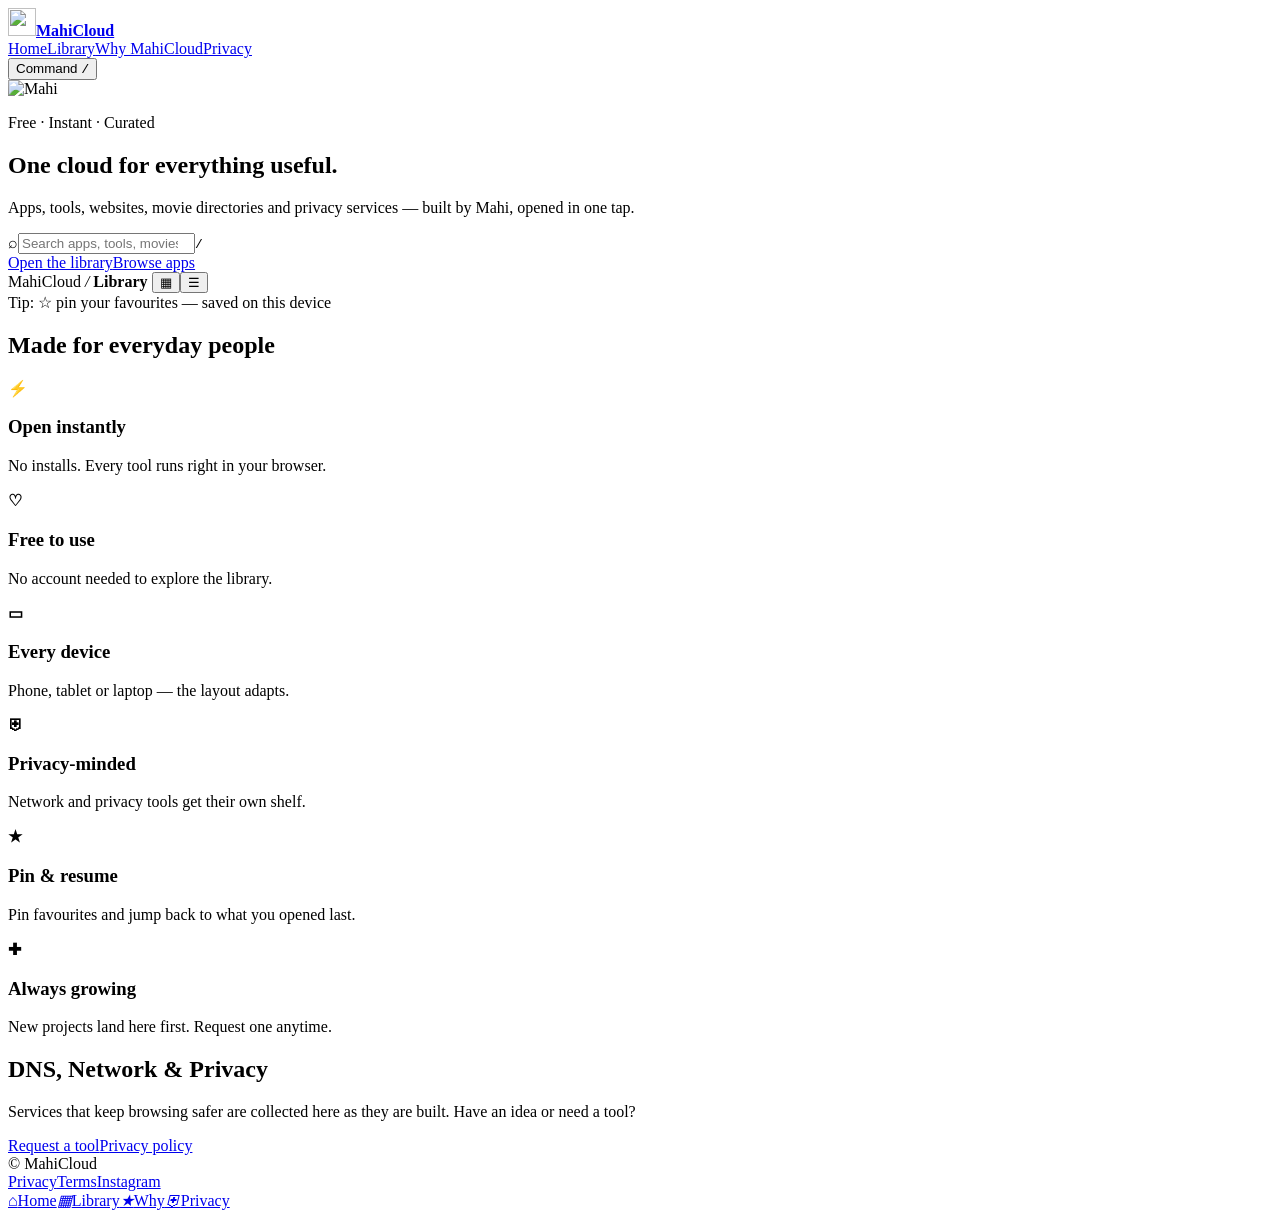
==== web/index.html @ ce6fa0e8 "Replace MahiCloud homepage with premium searchable library" ====
<!doctype html>
<html lang="en">
<head>
<meta charset="utf-8">
<meta name="viewport" content="width=device-width,initial-scale=1,viewport-fit=cover">
<title>MahiCloud — Apps, tools &amp; privacy by Mahi</title>
<meta name="description" content="A free library of apps, tools, movie directories and privacy services by Mahi — open instantly on any device.">
<meta name="theme-color" content="#0d0305">
<link rel="icon" href="/favicon.svg" type="image/svg+xml">
<link rel="preconnect" href="https://fonts.googleapis.com">
<link rel="preconnect" href="https://fonts.gstatic.com" crossorigin>
<link href="https://fonts.googleapis.com/css2?family=Inter+Tight:wght@400;500;600&display=swap" rel="stylesheet">
<link rel="stylesheet" href="/mc-home.css">
</head>
<body>
<div class="veil" aria-hidden="true"></div>
<div class="prog" aria-hidden="true"></div>
<div class="bg" aria-hidden="true"><div class="lines"></div><i class="b1"></i><i class="b2"></i><i class="b3"></i><i class="b4"></i></div>
<div class="spot" aria-hidden="true"></div>

<header class="topnav glass">
  <a class="brand" href="/" aria-label="MahiCloud home"><img src="/brand-m.webp" alt="" width="28" height="28"><b>MahiCloud</b></a>
  <nav class="links" aria-label="Primary"><a href="#home" class="on">Home</a><a href="#library">Library</a><a href="#why">Why MahiCloud</a><a href="#privacy">Privacy</a></nav>
  <button class="glass pill sm" id="kbd" type="button" aria-label="Open command palette">Command <kbd>/</kbd></button>
</header>

<main>
  <section id="home" class="hero">
    <div class="avatar rise" style="--d:.1s"><img src="/mahi-profile.jpg" alt="Mahi" width="132" height="132" fetchpriority="high"></div>
    <p class="eyebrow rise" style="--d:.2s">Free · Instant · Curated</p>
    <h1 class="rise" style="--d:.3s">One cloud for everything useful.</h1>
    <p class="sub rise" style="--d:.4s">Apps, tools, websites, movie directories and privacy services — built by Mahi, opened in one tap.</p>
    <form class="search glass rise" style="--d:.5s" role="search" onsubmit="return false">
      <span aria-hidden="true">⌕</span><input id="q" type="search" placeholder="Search apps, tools, movies, privacy…" autocomplete="off" aria-label="Search the library"><kbd>/</kbd>
    </form>
    <div class="cta rise" style="--d:.6s"><a class="glass pill lg red" href="#library">Open the library</a><a class="glass pill lg" href="/apps/" data-sheet data-title="Apps">Browse apps</a></div>
  </section>

  <section id="library" class="block">
    <div class="win">
      <div class="win-bar"><span class="dots"><i></i><i></i><i></i></span><span class="path">MahiCloud <em>/</em> <b id="pathCat">Library</b></span>
        <span class="vt" role="group" aria-label="View"><button class="glass circle on" data-view="grid" aria-label="Grid view">▦</button><button class="glass circle" data-view="list" aria-label="List view">☰</button></span></div>
      <div class="tabs" role="tablist" aria-label="Categories"></div>
      <div class="files" id="files" role="list" aria-live="polite"></div>
      <div class="win-foot"><span id="count"></span><span>Tip: ☆ pin your favourites — saved on this device</span></div>
    </div>
    <noscript><p>Open: <a href="/apps/">Apps</a> · <a href="/mahiflix/">MahiFlix</a> · <a href="/linkora/">Tools</a> · <a href="/mahi-ai/">Mahi AI</a></p></noscript>
  </section>

  <section id="why" class="block">
    <h2 class="reveal">Made for everyday people</h2>
    <div class="perks">
      <div class="perk card reveal"><b>⚡</b><h3>Open instantly</h3><p>No installs. Every tool runs right in your browser.</p></div>
      <div class="perk card reveal"><b>♡</b><h3>Free to use</h3><p>No account needed to explore the library.</p></div>
      <div class="perk card reveal"><b>▭</b><h3>Every device</h3><p>Phone, tablet or laptop — the layout adapts.</p></div>
      <div class="perk card reveal"><b>⛨</b><h3>Privacy-minded</h3><p>Network and privacy tools get their own shelf.</p></div>
      <div class="perk card reveal"><b>★</b><h3>Pin &amp; resume</h3><p>Pin favourites and jump back to what you opened last.</p></div>
      <div class="perk card reveal"><b>✚</b><h3>Always growing</h3><p>New projects land here first. Request one anytime.</p></div>
    </div>
  </section>

  <section id="privacy" class="block">
    <div class="card wide reveal"><h2>DNS, Network &amp; Privacy</h2><p>Services that keep browsing safer are collected here as they are built. Have an idea or need a tool?</p>
      <div class="cta"><a class="glass pill red" href="https://www.instagram.com/mahimahfud/" target="_blank" rel="noopener noreferrer">Request a tool</a><a class="glass pill" href="/privacy" data-sheet data-title="Privacy Policy">Privacy policy</a></div></div>
  </section>
</main>

<footer class="foot"><span>© MahiCloud</span><nav aria-label="Footer"><a href="/privacy">Privacy</a><a href="/terms">Terms</a><a href="https://www.instagram.com/mahimahfud/" target="_blank" rel="noopener noreferrer">Instagram</a></nav></footer>

<nav class="dock glass" aria-label="Mobile"><a href="#home" class="on"><i>⌂</i>Home</a><a href="#library"><i>▦</i>Library</a><a href="#why"><i>★</i>Why</a><a href="#privacy"><i>⛨</i>Privacy</a></nav>

<div class="sheet" id="sheet" hidden role="dialog" aria-modal="true" aria-label="Viewer">
  <div class="sheet-bar glass"><button class="glass circle" id="sheetClose" aria-label="Close">✕</button><span class="tt"><b id="sheetTitle">MahiCloud</b><small id="sheetPath"></small></span><span class="sb"><button class="glass circle" id="sheetReload" aria-label="Reload">↻</button><button class="glass circle" id="sheetShare" aria-label="Share link">⇪</button><a class="glass circle" id="sheetOpen" target="_blank" rel="noopener" aria-label="Open in new tab">↗</a></span></div>
  <div class="sheet-load" id="sheetLoad" aria-hidden="true"><i></i><i></i><i></i></div>
  <iframe id="sheetFrame" title="Embedded page" referrerpolicy="same-origin" allow="clipboard-read; clipboard-write; fullscreen"></iframe>
</div>
<div class="cmd" id="cmd" hidden><div class="cmd-box glass" role="dialog" aria-modal="true" aria-label="Command palette"><div class="cmd-in"><span aria-hidden="true">⌕</span><input id="cmdq" placeholder="Search projects, jump to a section, run an action…" autocomplete="off" aria-label="Command palette"><kbd>esc</kbd></div><ul id="cmdl" role="listbox"></ul><div class="cmd-ft"><span>↑↓ navigate</span><span>↵ open</span><span>esc close</span></div></div></div>
<div class="toast" id="toast" role="status"></div>
<script src="/mc-home.js" defer></script>
</body>
</html>
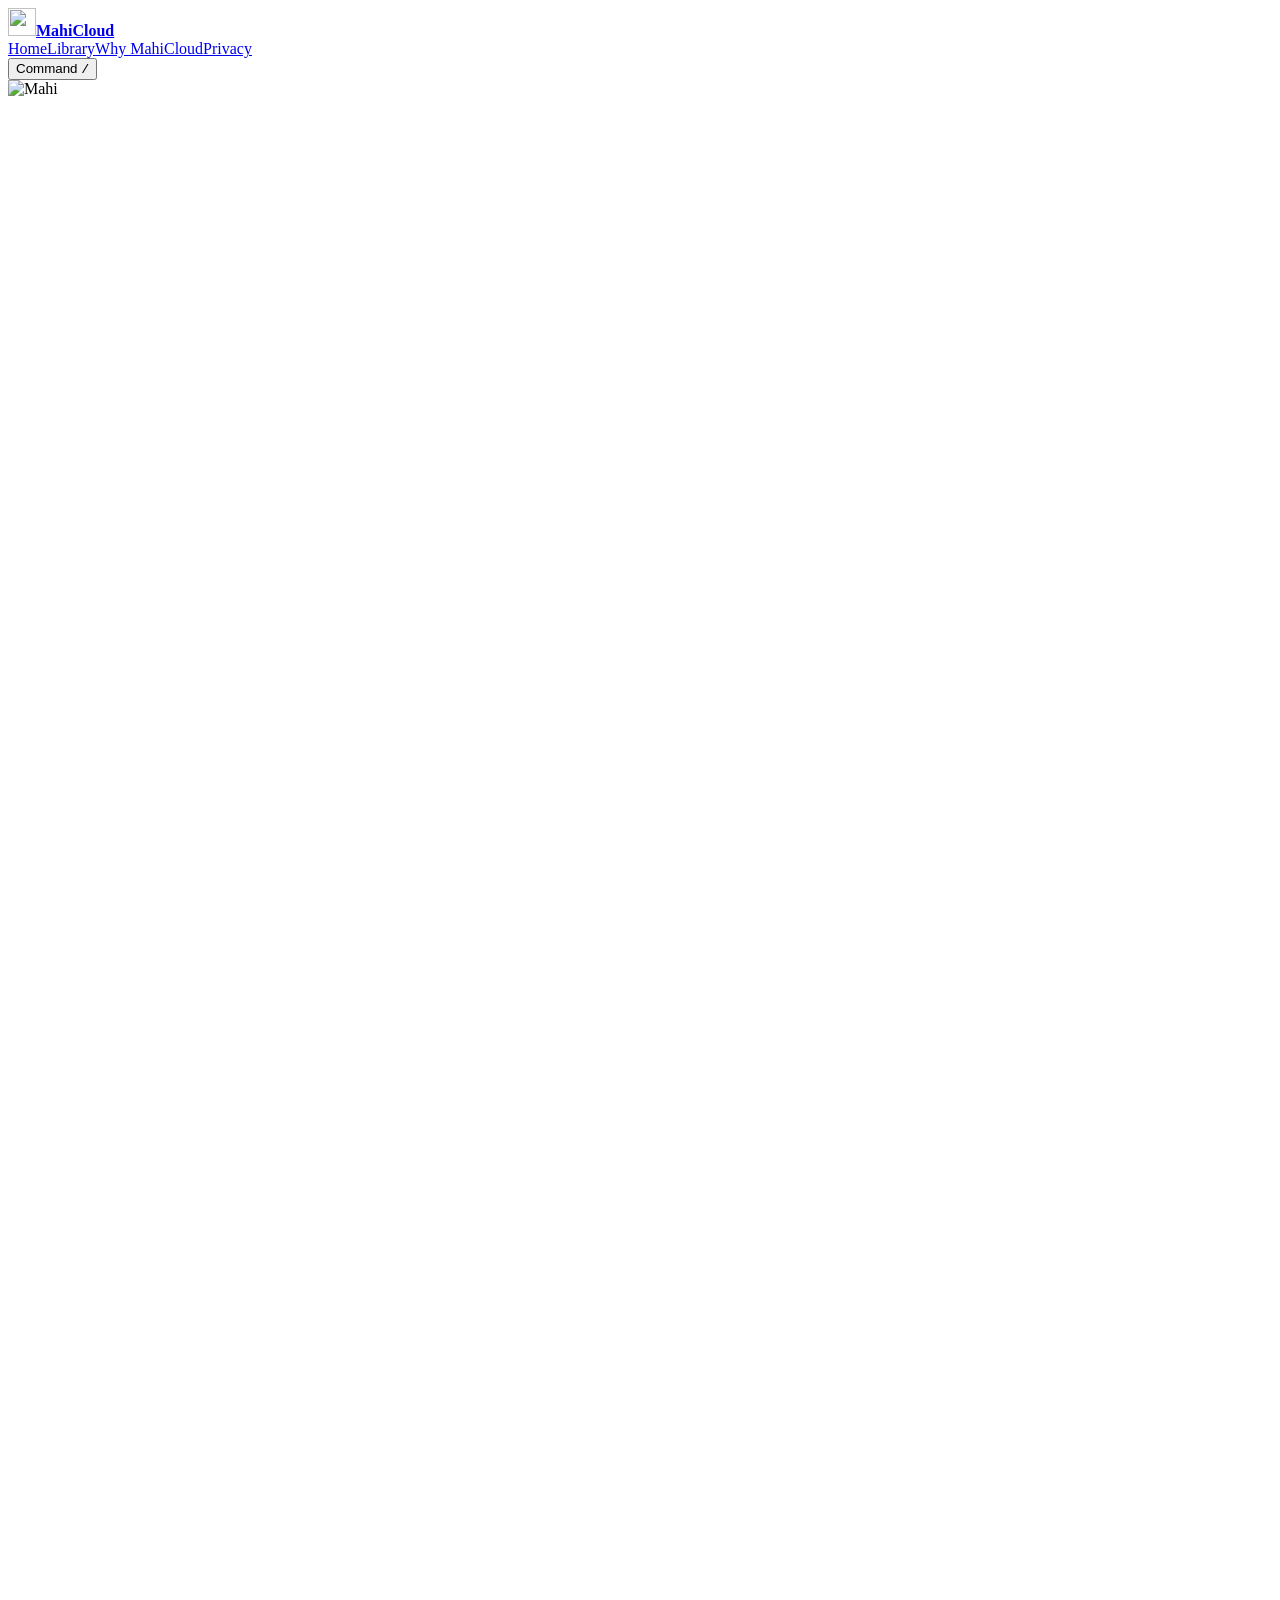
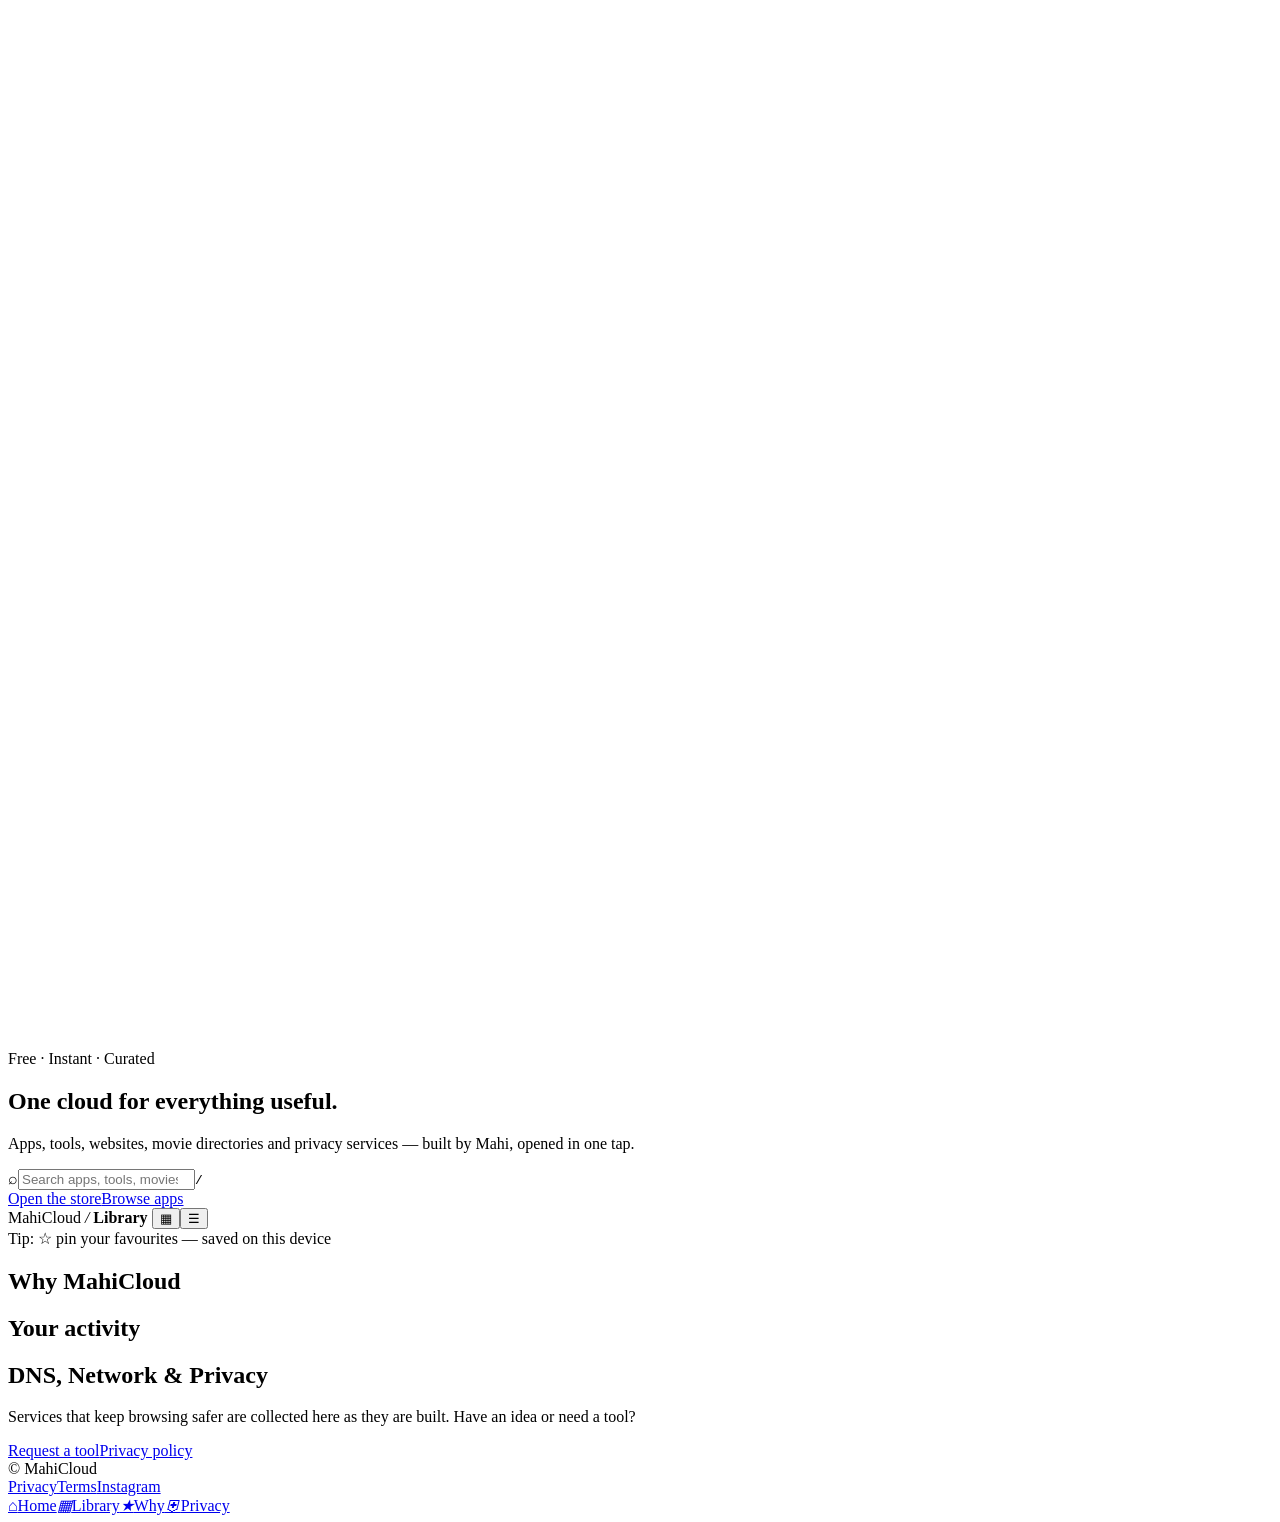
==== commit 738cbff9: "Upgrade MahiCloud homepage with store, activity and PWA support" ====
--- a/web/index.html
+++ b/web/index.html
@@ -5,10 +5,11 @@
 <meta name="viewport" content="width=device-width,initial-scale=1,viewport-fit=cover">
 <title>MahiCloud — Apps, tools &amp; privacy by Mahi</title>
 <meta name="description" content="A free library of apps, tools, movie directories and privacy services by Mahi — open instantly on any device.">
-<meta name="theme-color" content="#0d0305">
+<meta name="theme-color" content="#0a0a0a">
+<link rel="manifest" href="/manifest.json">
+<meta property="og:type" content="website"><meta property="og:title" content="MahiCloud — apps, tools &amp; privacy by Mahi"><meta property="og:description" content="A free library of apps, tools, movie directories and privacy services."><meta property="og:image" content="/mahi-profile.jpg"><meta name="twitter:card" content="summary">
 <link rel="icon" href="/favicon.svg" type="image/svg+xml">
-<link rel="preconnect" href="https://fonts.googleapis.com">
-<link rel="preconnect" href="https://fonts.gstatic.com" crossorigin>
+<link rel="preconnect" href="https://fonts.googleapis.com"><link rel="preconnect" href="https://fonts.gstatic.com" crossorigin>
 <link href="https://fonts.googleapis.com/css2?family=Inter+Tight:wght@400;500;600&display=swap" rel="stylesheet">
 <link rel="stylesheet" href="/mc-home.css">
 </head>
@@ -20,20 +21,21 @@
 
 <header class="topnav glass">
   <a class="brand" href="/" aria-label="MahiCloud home"><img src="/brand-m.webp" alt="" width="28" height="28"><b>MahiCloud</b></a>
-  <nav class="links" aria-label="Primary"><a href="#home" class="on">Home</a><a href="#library">Library</a><a href="#why">Why MahiCloud</a><a href="#privacy">Privacy</a></nav>
-  <button class="glass pill sm" id="kbd" type="button" aria-label="Open command palette">Command <kbd>/</kbd></button>
+  <nav class="links" aria-label="Primary"><a href="#home" class="on">Home</a><a href="#library" data-store>Library</a><a href="#why">Why MahiCloud</a><a href="#privacy">Privacy</a></nav>
+  <button class="glass pill sm" id="inst" type="button" hidden>Install</button><button class="glass pill sm" id="kbd" type="button" aria-label="Open command palette">Command <kbd>/</kbd></button>
 </header>
 
 <main>
   <section id="home" class="hero">
     <div class="avatar rise" style="--d:.1s"><img src="/mahi-profile.jpg" alt="Mahi" width="132" height="132" fetchpriority="high"></div>
+    <div class="soc rise" style="--d:.15s"><a class="circle ig" href="https://www.instagram.com/mahimahfud/" target="_blank" rel="noopener noreferrer" aria-label="Instagram"><svg viewBox="0 0 24 24" fill="none" stroke="#fff" stroke-width="2" stroke-linecap="round" stroke-linejoin="round" aria-hidden="true"><rect x="3" y="3" width="18" height="18" rx="5"/><circle cx="12" cy="12" r="4"/><circle cx="17.5" cy="6.5" r=".7" fill="#fff"/></svg></a><a class="circle wa" href="https://wa.me/8801819856148" target="_blank" rel="noopener noreferrer" aria-label="WhatsApp"><svg viewBox="0 0 24 24" fill="none" stroke="#fff" stroke-width="2" stroke-linecap="round" stroke-linejoin="round" aria-hidden="true"><path d="M3.5 20.5l1.4-4.8A8.5 8.5 0 1 1 8.2 19.2z"/><path d="M9 8.5c0 3.5 3 6.5 6.5 6.5l1-1.5-2-1-1 .8c-1-.4-2-1.4-2.4-2.4l.8-1-1-2z" fill="#fff" stroke="none"/></svg></a></div>
     <p class="eyebrow rise" style="--d:.2s">Free · Instant · Curated</p>
     <h1 class="rise" style="--d:.3s">One cloud for everything useful.</h1>
     <p class="sub rise" style="--d:.4s">Apps, tools, websites, movie directories and privacy services — built by Mahi, opened in one tap.</p>
     <form class="search glass rise" style="--d:.5s" role="search" onsubmit="return false">
-      <span aria-hidden="true">⌕</span><input id="q" type="search" placeholder="Search apps, tools, movies, privacy…" autocomplete="off" aria-label="Search the library"><kbd>/</kbd>
+      <span aria-hidden="true">⌕</span><input id="q" type="search" placeholder="Search apps, tools, movies, privacy…" autocomplete="off" aria-label="Search the library"><kbd>/</kbd><div class="sug glass" id="sug" hidden role="listbox"></div>
     </form>
-    <div class="cta rise" style="--d:.6s"><a class="glass pill lg red" href="#library">Open the library</a><a class="glass pill lg" href="/apps/" data-sheet data-title="Apps">Browse apps</a></div>
+    <div class="cta rise" style="--d:.6s"><a class="glass pill lg red" href="#library" data-store>Open the store</a><a class="glass pill lg" href="/apps/" data-sheet data-title="Apps">Browse apps</a></div>
   </section>
 
   <section id="library" class="block">
@@ -42,22 +44,17 @@
         <span class="vt" role="group" aria-label="View"><button class="glass circle on" data-view="grid" aria-label="Grid view">▦</button><button class="glass circle" data-view="list" aria-label="List view">☰</button></span></div>
       <div class="tabs" role="tablist" aria-label="Categories"></div>
       <div class="files" id="files" role="list" aria-live="polite"></div>
-      <div class="win-foot"><span id="count"></span><span>Tip: ☆ pin your favourites — saved on this device</span></div>
+      <div class="win-foot"><span id="count"></span><span id="hsum"></span><span>Tip: ☆ pin your favourites — saved on this device</span></div>
     </div>
     <noscript><p>Open: <a href="/apps/">Apps</a> · <a href="/mahiflix/">MahiFlix</a> · <a href="/linkora/">Tools</a> · <a href="/mahi-ai/">Mahi AI</a></p></noscript>
   </section>
 
   <section id="why" class="block">
-    <h2 class="reveal">Made for everyday people</h2>
-    <div class="perks">
-      <div class="perk card reveal"><b>⚡</b><h3>Open instantly</h3><p>No installs. Every tool runs right in your browser.</p></div>
-      <div class="perk card reveal"><b>♡</b><h3>Free to use</h3><p>No account needed to explore the library.</p></div>
-      <div class="perk card reveal"><b>▭</b><h3>Every device</h3><p>Phone, tablet or laptop — the layout adapts.</p></div>
-      <div class="perk card reveal"><b>⛨</b><h3>Privacy-minded</h3><p>Network and privacy tools get their own shelf.</p></div>
-      <div class="perk card reveal"><b>★</b><h3>Pin &amp; resume</h3><p>Pin favourites and jump back to what you opened last.</p></div>
-      <div class="perk card reveal"><b>✚</b><h3>Always growing</h3><p>New projects land here first. Request one anytime.</p></div>
-    </div>
+    <h2 class="reveal">Why MahiCloud</h2>
+    <div class="perks" id="perks"></div>
   </section>
+
+  <section id="activity" class="block"><h2 class="reveal">Your activity</h2><div class="card act reveal" id="act"></div></section>
 
   <section id="privacy" class="block">
     <div class="card wide reveal"><h2>DNS, Network &amp; Privacy</h2><p>Services that keep browsing safer are collected here as they are built. Have an idea or need a tool?</p>
@@ -67,7 +64,7 @@
 
 <footer class="foot"><span>© MahiCloud</span><nav aria-label="Footer"><a href="/privacy">Privacy</a><a href="/terms">Terms</a><a href="https://www.instagram.com/mahimahfud/" target="_blank" rel="noopener noreferrer">Instagram</a></nav></footer>
 
-<nav class="dock glass" aria-label="Mobile"><a href="#home" class="on"><i>⌂</i>Home</a><a href="#library"><i>▦</i>Library</a><a href="#why"><i>★</i>Why</a><a href="#privacy"><i>⛨</i>Privacy</a></nav>
+<nav class="dock glass" aria-label="Mobile"><a href="#home" class="on"><i>⌂</i>Home</a><a href="#library" data-store><i>▦</i>Library</a><a href="#why"><i>★</i>Why</a><a href="#privacy"><i>⛨</i>Privacy</a></nav>
 
 <div class="sheet" id="sheet" hidden role="dialog" aria-modal="true" aria-label="Viewer">
   <div class="sheet-bar glass"><button class="glass circle" id="sheetClose" aria-label="Close">✕</button><span class="tt"><b id="sheetTitle">MahiCloud</b><small id="sheetPath"></small></span><span class="sb"><button class="glass circle" id="sheetReload" aria-label="Reload">↻</button><button class="glass circle" id="sheetShare" aria-label="Share link">⇪</button><a class="glass circle" id="sheetOpen" target="_blank" rel="noopener" aria-label="Open in new tab">↗</a></span></div>
@@ -75,6 +72,10 @@
   <iframe id="sheetFrame" title="Embedded page" referrerpolicy="same-origin" allow="clipboard-read; clipboard-write; fullscreen"></iframe>
 </div>
 <div class="cmd" id="cmd" hidden><div class="cmd-box glass" role="dialog" aria-modal="true" aria-label="Command palette"><div class="cmd-in"><span aria-hidden="true">⌕</span><input id="cmdq" placeholder="Search projects, jump to a section, run an action…" autocomplete="off" aria-label="Command palette"><kbd>esc</kbd></div><ul id="cmdl" role="listbox"></ul><div class="cmd-ft"><span>↑↓ navigate</span><span>↵ open</span><span>esc close</span></div></div></div>
+<div class="store" id="store" hidden role="dialog" aria-modal="true" aria-label="MahiCloud Store"><div class="store-bar glass"><button class="glass circle" id="storeClose" aria-label="Back">←</button><b>MahiCloud Store</b><button class="glass circle" id="storeSearch" aria-label="Search">⌕</button></div><div class="store-body" id="storeBody"></div></div>
+<div class="det" id="det" hidden role="dialog" aria-modal="true" aria-label="Project details"></div>
+<div class="ctx glass" id="ctx" hidden role="menu"></div>
+<button class="glass pill sm zenx" id="zenx" type="button" hidden>Exit Zen</button>
 <div class="toast" id="toast" role="status"></div>
 <script src="/mc-home.js" defer></script>
 </body>
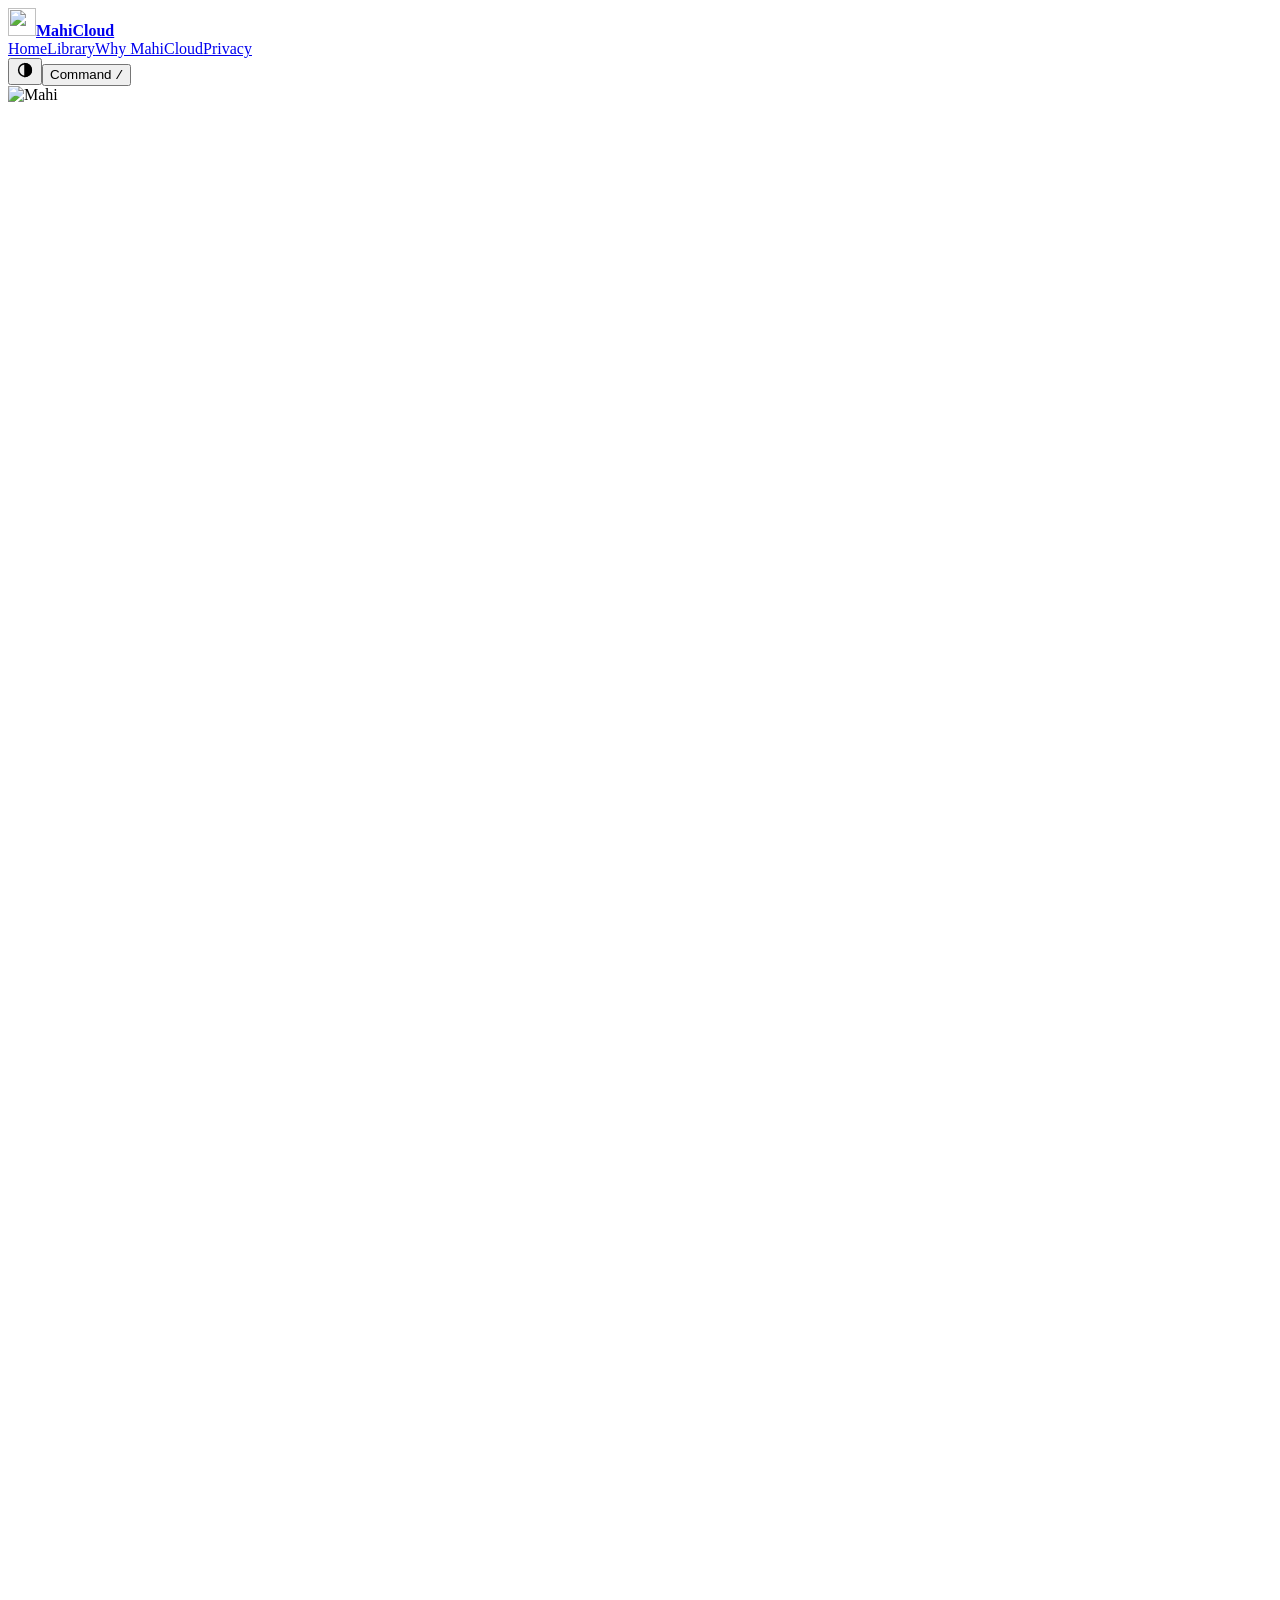
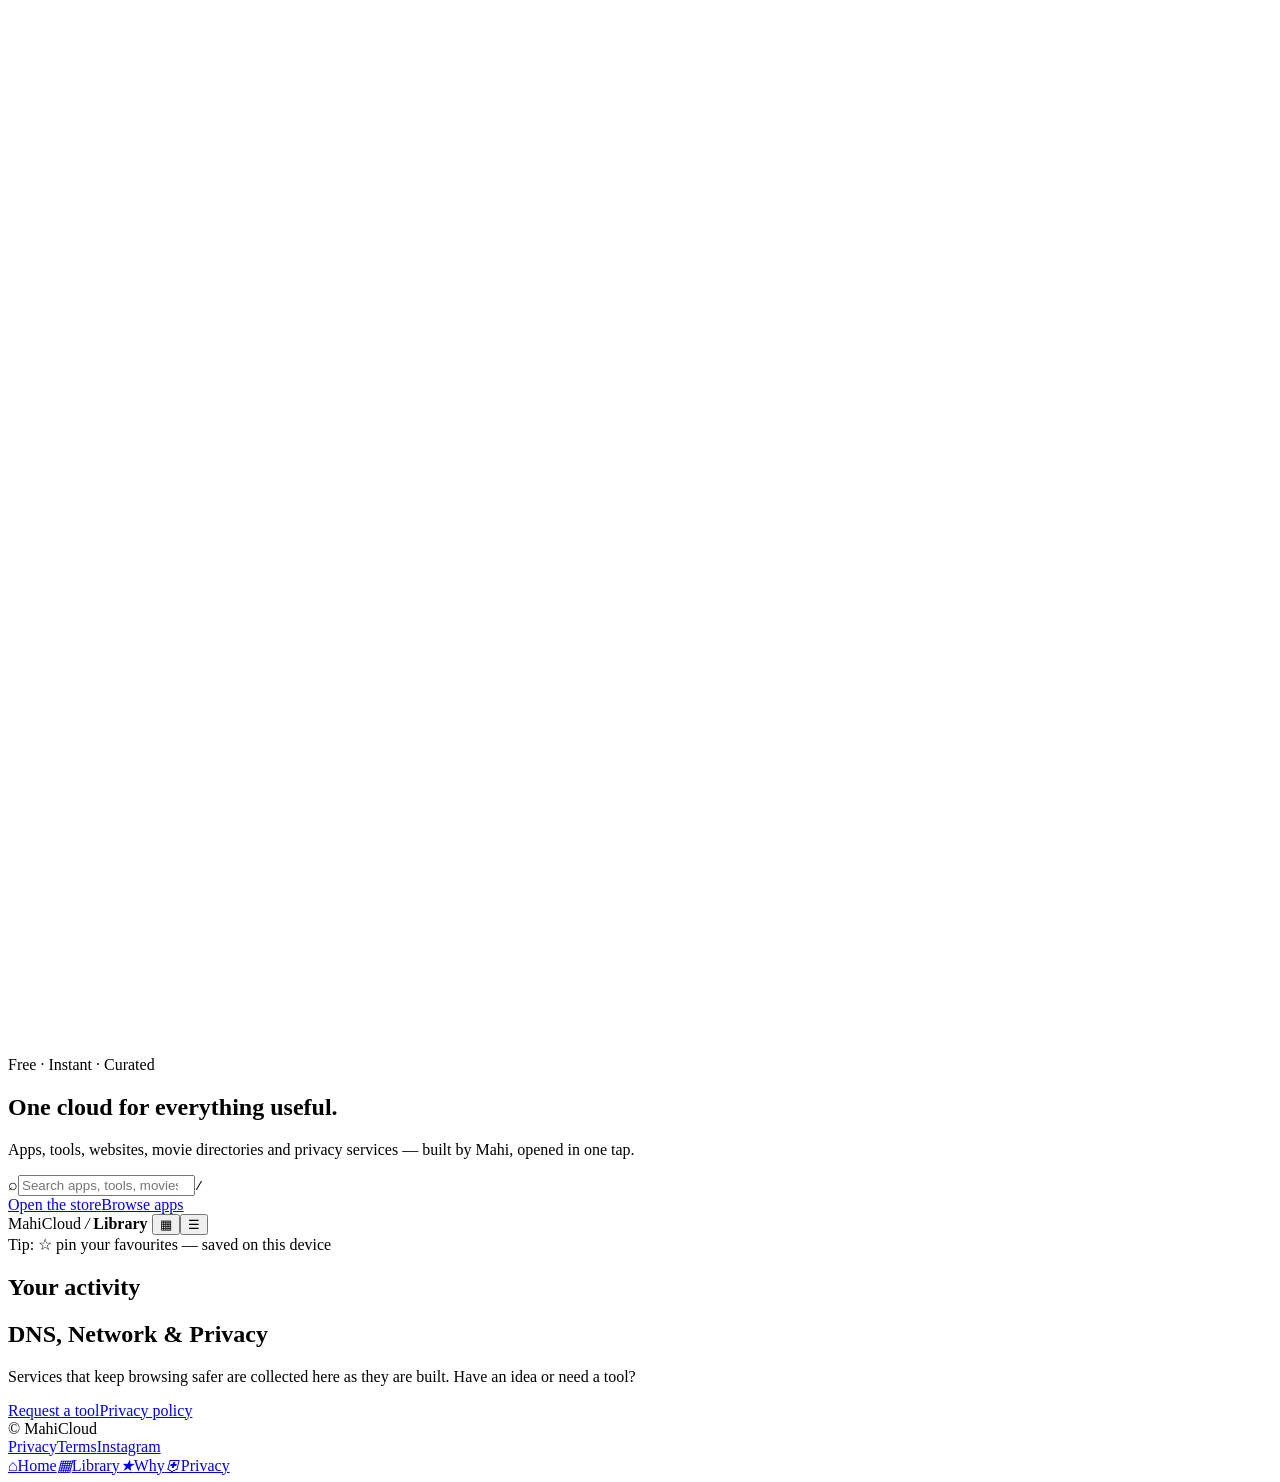
==== commit ab533b03: "Add live shared themes and refresh MahiCloud homepage" ====
--- a/web/index.html
+++ b/web/index.html
@@ -6,6 +6,7 @@
 <title>MahiCloud — Apps, tools &amp; privacy by Mahi</title>
 <meta name="description" content="A free library of apps, tools, movie directories and privacy services by Mahi — open instantly on any device.">
 <meta name="theme-color" content="#0a0a0a">
+<script>try{var t=localStorage.getItem('mc:theme');if(t)document.documentElement.dataset.theme=t}catch(e){}</script>
 <link rel="manifest" href="/manifest.json">
 <meta property="og:type" content="website"><meta property="og:title" content="MahiCloud — apps, tools &amp; privacy by Mahi"><meta property="og:description" content="A free library of apps, tools, movie directories and privacy services."><meta property="og:image" content="/mahi-profile.jpg"><meta name="twitter:card" content="summary">
 <link rel="icon" href="/favicon.svg" type="image/svg+xml">
@@ -21,8 +22,8 @@
 
 <header class="topnav glass">
   <a class="brand" href="/" aria-label="MahiCloud home"><img src="/brand-m.webp" alt="" width="28" height="28"><b>MahiCloud</b></a>
-  <nav class="links" aria-label="Primary"><a href="#home" class="on">Home</a><a href="#library" data-store>Library</a><a href="#why">Why MahiCloud</a><a href="#privacy">Privacy</a></nav>
-  <button class="glass pill sm" id="inst" type="button" hidden>Install</button><button class="glass pill sm" id="kbd" type="button" aria-label="Open command palette">Command <kbd>/</kbd></button>
+  <nav class="links" aria-label="Primary"><a href="#home" class="on">Home</a><a href="#library" data-store>Library</a><a href="#why" data-why>Why MahiCloud</a><a href="/privacy" data-sheet data-title="Privacy Policy">Privacy</a></nav>
+  <span class="tr"><button class="glass circle" id="themeBtn" type="button" aria-label="Change theme" aria-expanded="false"><svg viewBox="0 0 24 24" fill="none" stroke="currentColor" stroke-width="2" stroke-linecap="round" aria-hidden="true" width="18" height="18"><circle cx="12" cy="12" r="8.5"/><path d="M12 3.5a8.5 8.5 0 010 17z" fill="currentColor"/></svg></button><button class="glass pill sm" id="inst" type="button" hidden>Install</button><button class="glass pill sm" id="kbd" type="button" aria-label="Open command palette">Command <kbd>/</kbd></button></span>
 </header>
 
 <main>
@@ -49,22 +50,17 @@
     <noscript><p>Open: <a href="/apps/">Apps</a> · <a href="/mahiflix/">MahiFlix</a> · <a href="/linkora/">Tools</a> · <a href="/mahi-ai/">Mahi AI</a></p></noscript>
   </section>
 
-  <section id="why" class="block">
-    <h2 class="reveal">Why MahiCloud</h2>
-    <div class="perks" id="perks"></div>
-  </section>
-
   <section id="activity" class="block"><h2 class="reveal">Your activity</h2><div class="card act reveal" id="act"></div></section>
 
   <section id="privacy" class="block">
     <div class="card wide reveal"><h2>DNS, Network &amp; Privacy</h2><p>Services that keep browsing safer are collected here as they are built. Have an idea or need a tool?</p>
-      <div class="cta"><a class="glass pill red" href="https://www.instagram.com/mahimahfud/" target="_blank" rel="noopener noreferrer">Request a tool</a><a class="glass pill" href="/privacy" data-sheet data-title="Privacy Policy">Privacy policy</a></div></div>
+      <div class="cta"><a class="glass pill red" href="https://wa.me/8801819856148?text=Hi%20Mahi%2C%20I%20want%20to%20request%20a%20tool%3A%20" target="_blank" rel="noopener noreferrer">Request a tool</a><a class="glass pill" href="/privacy" data-sheet data-title="Privacy Policy">Privacy policy</a></div></div>
   </section>
 </main>
 
 <footer class="foot"><span>© MahiCloud</span><nav aria-label="Footer"><a href="/privacy">Privacy</a><a href="/terms">Terms</a><a href="https://www.instagram.com/mahimahfud/" target="_blank" rel="noopener noreferrer">Instagram</a></nav></footer>
 
-<nav class="dock glass" aria-label="Mobile"><a href="#home" class="on"><i>⌂</i>Home</a><a href="#library" data-store><i>▦</i>Library</a><a href="#why"><i>★</i>Why</a><a href="#privacy"><i>⛨</i>Privacy</a></nav>
+<nav class="dock glass" aria-label="Mobile"><a href="#home" class="on"><i>⌂</i>Home</a><a href="#library" data-store><i>▦</i>Library</a><a href="#why" data-why><i>★</i>Why</a><a href="/privacy" data-sheet data-title="Privacy Policy"><i>⛨</i>Privacy</a></nav>
 
 <div class="sheet" id="sheet" hidden role="dialog" aria-modal="true" aria-label="Viewer">
   <div class="sheet-bar glass"><button class="glass circle" id="sheetClose" aria-label="Close">✕</button><span class="tt"><b id="sheetTitle">MahiCloud</b><small id="sheetPath"></small></span><span class="sb"><button class="glass circle" id="sheetReload" aria-label="Reload">↻</button><button class="glass circle" id="sheetShare" aria-label="Share link">⇪</button><a class="glass circle" id="sheetOpen" target="_blank" rel="noopener" aria-label="Open in new tab">↗</a></span></div>
@@ -76,7 +72,10 @@
 <div class="det" id="det" hidden role="dialog" aria-modal="true" aria-label="Project details"></div>
 <div class="ctx glass" id="ctx" hidden role="menu"></div>
 <button class="glass pill sm zenx" id="zenx" type="button" hidden>Exit Zen</button>
+<div class="store" id="whyp" hidden role="dialog" aria-modal="true" aria-label="Why MahiCloud"><div class="store-bar glass"><button class="glass circle" id="whyClose" aria-label="Back">←</button><b>Why MahiCloud</b><span class="circle" style="visibility:hidden"></span></div><div class="store-body" id="whyBody"><div class="lt">Why MahiCloud</div><p class="lead">Built for everyday people. Here is what you get.</p><div class="perks" id="perks"></div></div></div>
+<div class="tm glass" id="themeMenu" hidden role="dialog" aria-label="Theme"><h4>Theme</h4><small>Changes the site for everyone, live.</small><div class="sw" id="sw"></div></div>
 <div class="toast" id="toast" role="status"></div>
 <script src="/mc-home.js" defer></script>
+<script src="/quick-add.js" defer></script>
 </body>
 </html>
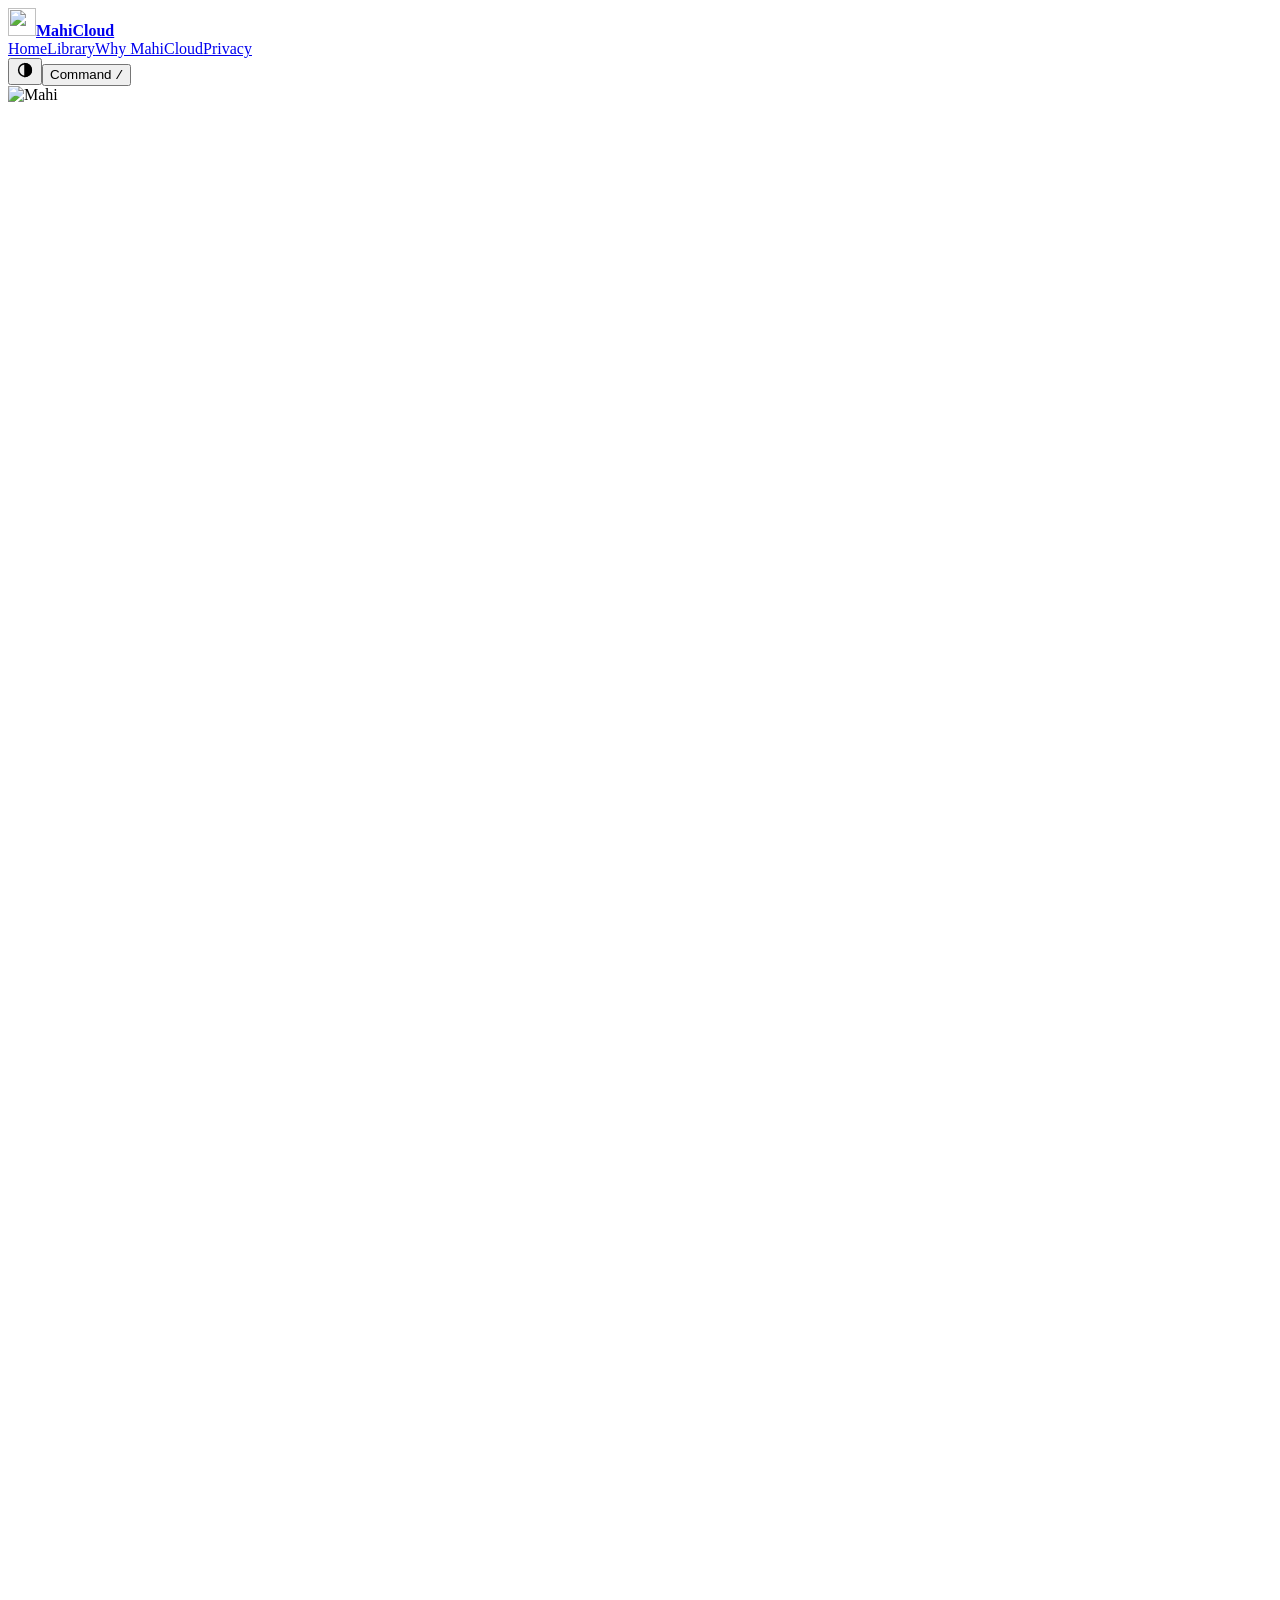
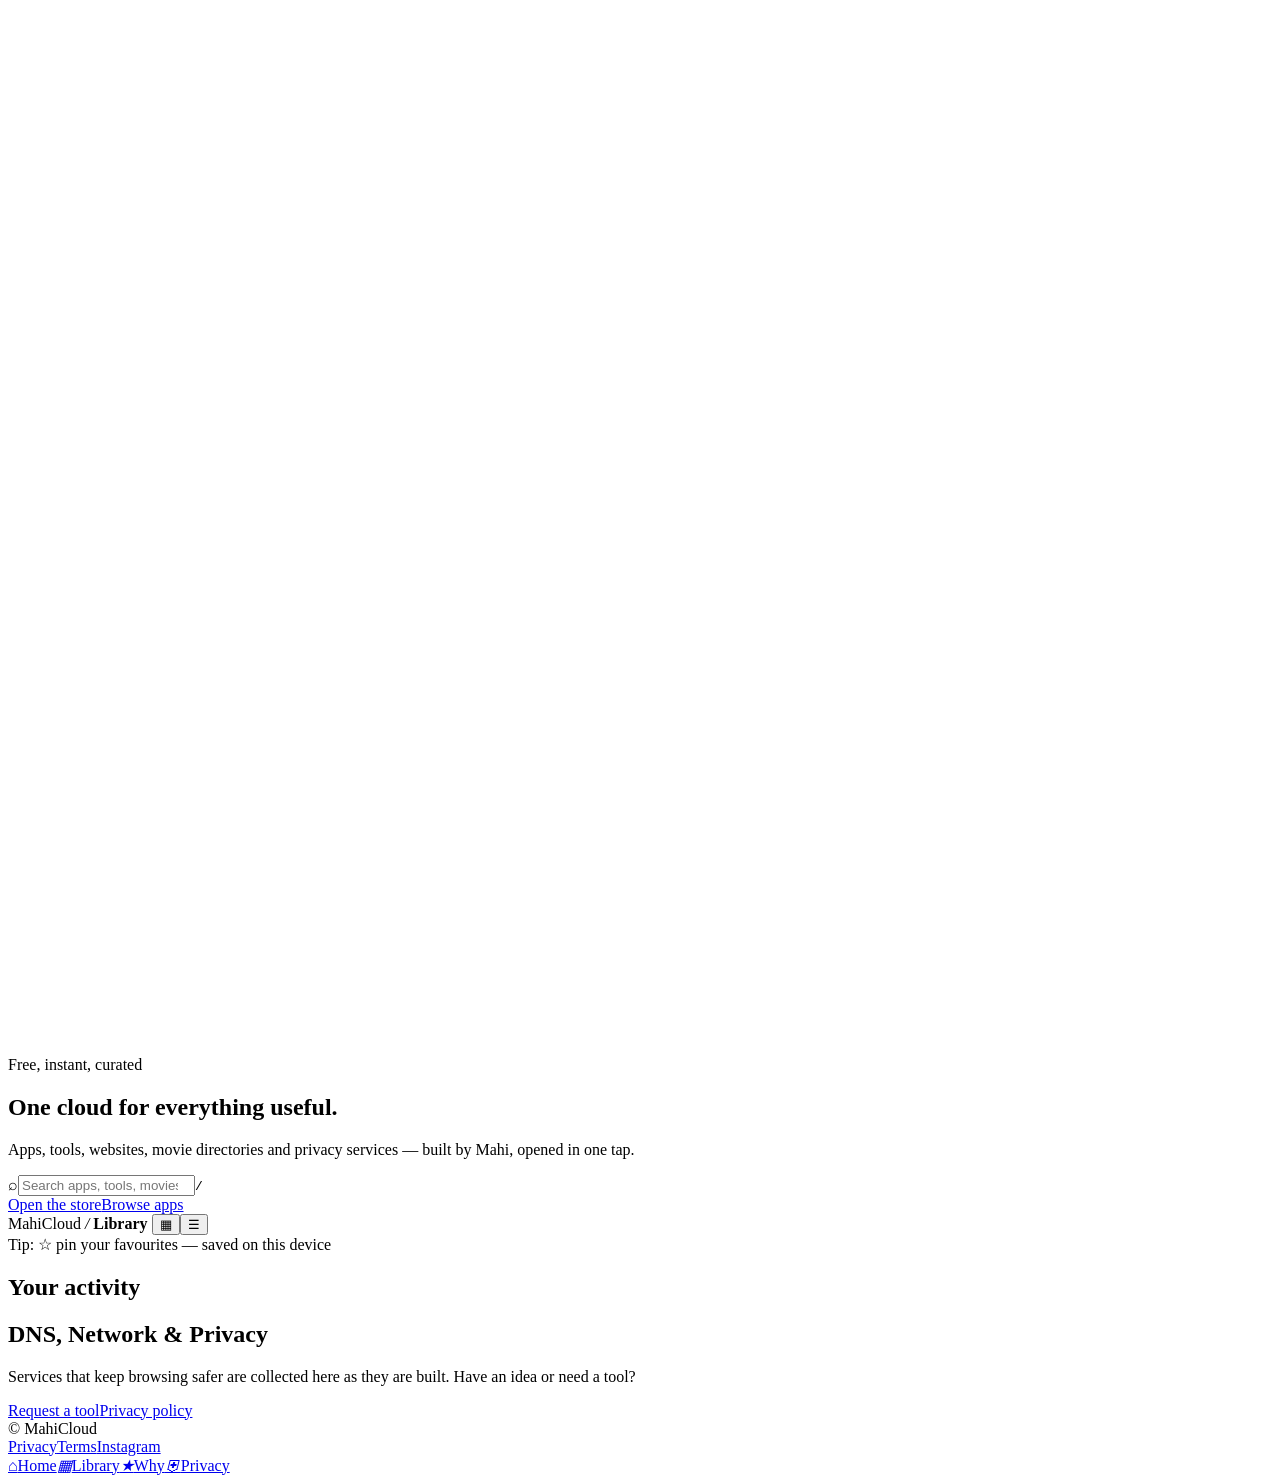
==== commit 7cd4fd28: "Fix targeted MahiCloud usability details" ====
--- a/web/index.html
+++ b/web/index.html
@@ -30,7 +30,7 @@
   <section id="home" class="hero">
     <div class="avatar rise" style="--d:.1s"><img src="/mahi-profile.jpg" alt="Mahi" width="132" height="132" fetchpriority="high"></div>
     <div class="soc rise" style="--d:.15s"><a class="circle ig" href="https://www.instagram.com/mahimahfud/" target="_blank" rel="noopener noreferrer" aria-label="Instagram"><svg viewBox="0 0 24 24" fill="none" stroke="#fff" stroke-width="2" stroke-linecap="round" stroke-linejoin="round" aria-hidden="true"><rect x="3" y="3" width="18" height="18" rx="5"/><circle cx="12" cy="12" r="4"/><circle cx="17.5" cy="6.5" r=".7" fill="#fff"/></svg></a><a class="circle wa" href="https://wa.me/8801819856148" target="_blank" rel="noopener noreferrer" aria-label="WhatsApp"><svg viewBox="0 0 24 24" fill="none" stroke="#fff" stroke-width="2" stroke-linecap="round" stroke-linejoin="round" aria-hidden="true"><path d="M3.5 20.5l1.4-4.8A8.5 8.5 0 1 1 8.2 19.2z"/><path d="M9 8.5c0 3.5 3 6.5 6.5 6.5l1-1.5-2-1-1 .8c-1-.4-2-1.4-2.4-2.4l.8-1-1-2z" fill="#fff" stroke="none"/></svg></a></div>
-    <p class="eyebrow rise" style="--d:.2s">Free · Instant · Curated</p>
+    <p class="eyebrow rise" style="--d:.2s">Free, instant, curated</p>
     <h1 class="rise" style="--d:.3s">One cloud for everything useful.</h1>
     <p class="sub rise" style="--d:.4s">Apps, tools, websites, movie directories and privacy services — built by Mahi, opened in one tap.</p>
     <form class="search glass rise" style="--d:.5s" role="search" onsubmit="return false">
@@ -58,7 +58,7 @@
   </section>
 </main>
 
-<footer class="foot"><span>© MahiCloud</span><nav aria-label="Footer"><a href="/privacy">Privacy</a><a href="/terms">Terms</a><a href="https://www.instagram.com/mahimahfud/" target="_blank" rel="noopener noreferrer">Instagram</a></nav></footer>
+<footer class="foot"><span>© MahiCloud</span><nav aria-label="Footer"><a href="/privacy">Privacy</a><a href="/terms">Terms</a><a class="social-link" href="https://www.instagram.com/mahimahfud/" target="_blank" rel="noopener noreferrer">Instagram</a></nav></footer>
 
 <nav class="dock glass" aria-label="Mobile"><a href="#home" class="on"><i>⌂</i>Home</a><a href="#library" data-store><i>▦</i>Library</a><a href="#why" data-why><i>★</i>Why</a><a href="/privacy" data-sheet data-title="Privacy Policy"><i>⛨</i>Privacy</a></nav>
 
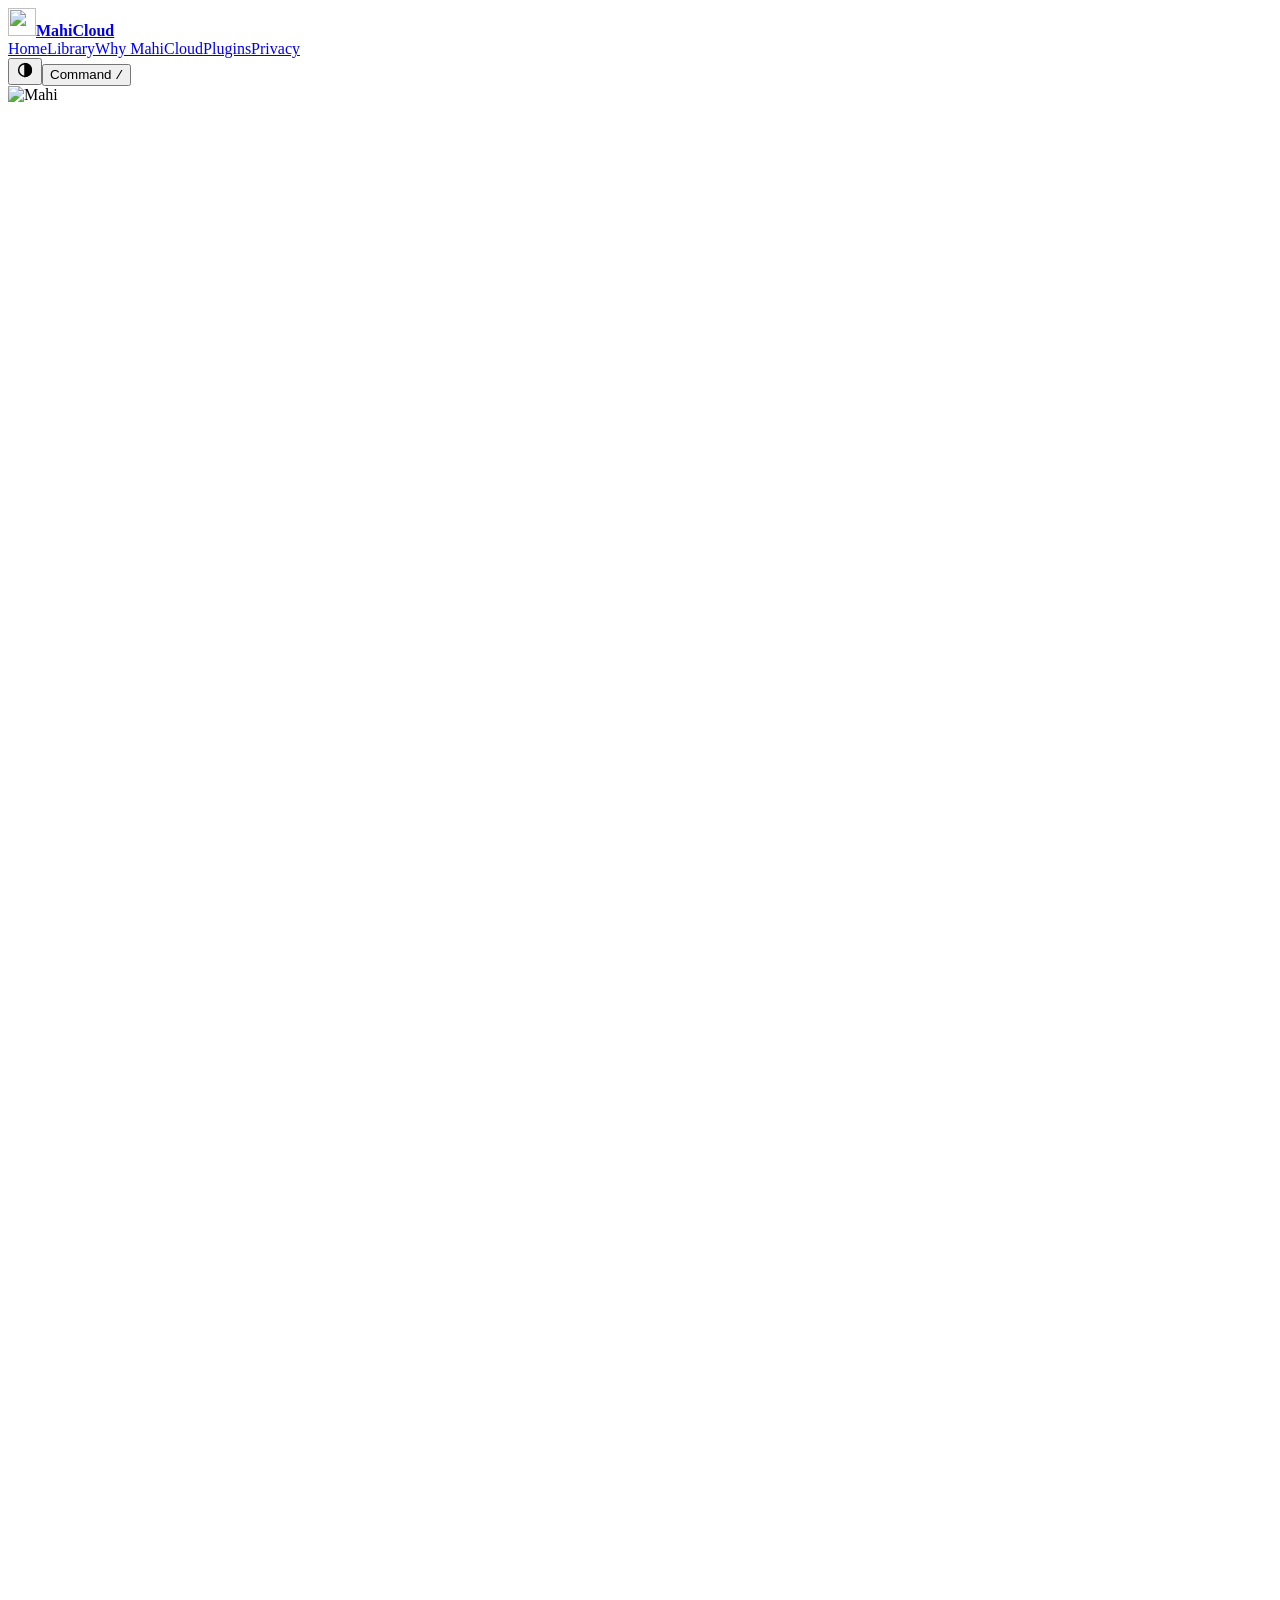
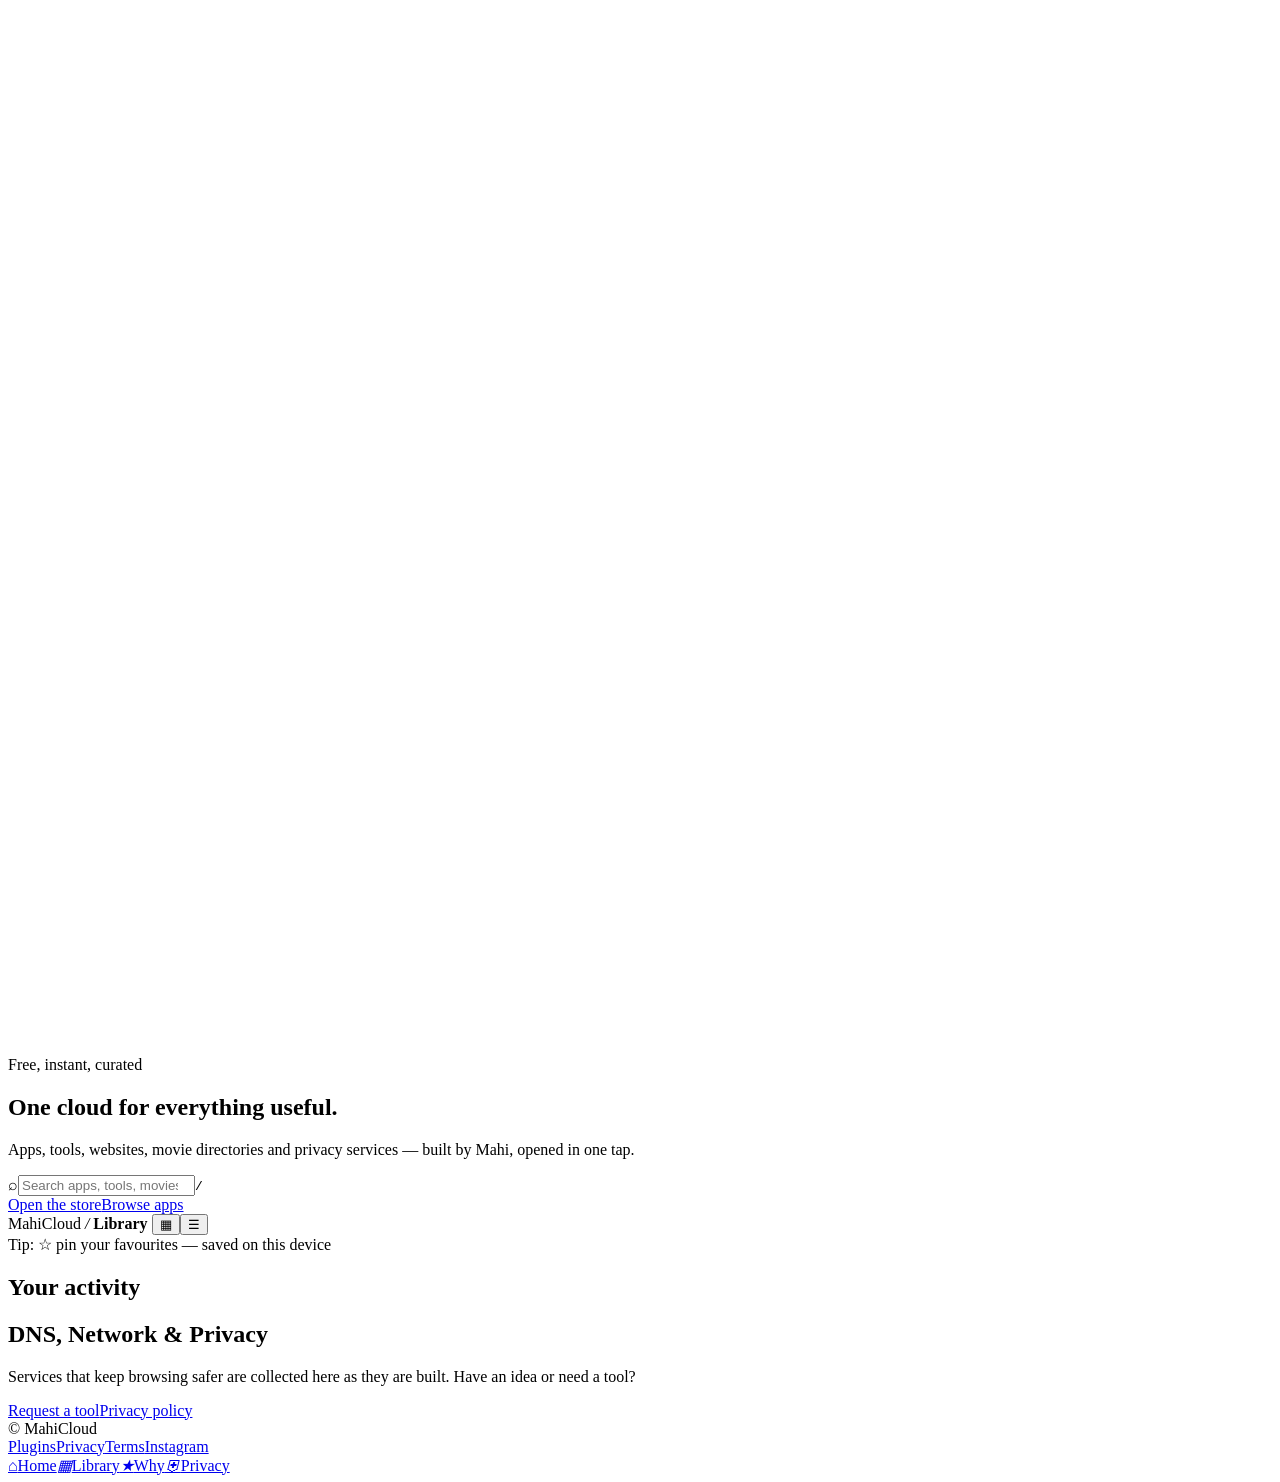
==== commit bef3ff83: "Link Plugin Hub from MahiCloud navigation" ====
--- a/web/index.html
+++ b/web/index.html
@@ -22,7 +22,7 @@
 
 <header class="topnav glass">
   <a class="brand" href="/" aria-label="MahiCloud home"><img src="/brand-m.webp" alt="" width="28" height="28"><b>MahiCloud</b></a>
-  <nav class="links" aria-label="Primary"><a href="#home" class="on">Home</a><a href="#library" data-store>Library</a><a href="#why" data-why>Why MahiCloud</a><a href="/privacy" data-sheet data-title="Privacy Policy">Privacy</a></nav>
+  <nav class="links" aria-label="Primary"><a href="#home" class="on">Home</a><a href="#library" data-store>Library</a><a href="#why" data-why>Why MahiCloud</a><a href="/plugins/">Plugins</a><a href="/privacy" data-sheet data-title="Privacy Policy">Privacy</a></nav>
   <span class="tr"><button class="glass circle" id="themeBtn" type="button" aria-label="Change theme" aria-expanded="false"><svg viewBox="0 0 24 24" fill="none" stroke="currentColor" stroke-width="2" stroke-linecap="round" aria-hidden="true" width="18" height="18"><circle cx="12" cy="12" r="8.5"/><path d="M12 3.5a8.5 8.5 0 010 17z" fill="currentColor"/></svg></button><button class="glass pill sm" id="inst" type="button" hidden>Install</button><button class="glass pill sm" id="kbd" type="button" aria-label="Open command palette">Command <kbd>/</kbd></button></span>
 </header>
 
@@ -58,7 +58,7 @@
   </section>
 </main>
 
-<footer class="foot"><span>© MahiCloud</span><nav aria-label="Footer"><a href="/privacy">Privacy</a><a href="/terms">Terms</a><a class="social-link" href="https://www.instagram.com/mahimahfud/" target="_blank" rel="noopener noreferrer">Instagram</a></nav></footer>
+<footer class="foot"><span>© MahiCloud</span><nav aria-label="Footer"><a href="/plugins/">Plugins</a><a href="/privacy">Privacy</a><a href="/terms">Terms</a><a class="social-link" href="https://www.instagram.com/mahimahfud/" target="_blank" rel="noopener noreferrer">Instagram</a></nav></footer>
 
 <nav class="dock glass" aria-label="Mobile"><a href="#home" class="on"><i>⌂</i>Home</a><a href="#library" data-store><i>▦</i>Library</a><a href="#why" data-why><i>★</i>Why</a><a href="/privacy" data-sheet data-title="Privacy Policy"><i>⛨</i>Privacy</a></nav>
 
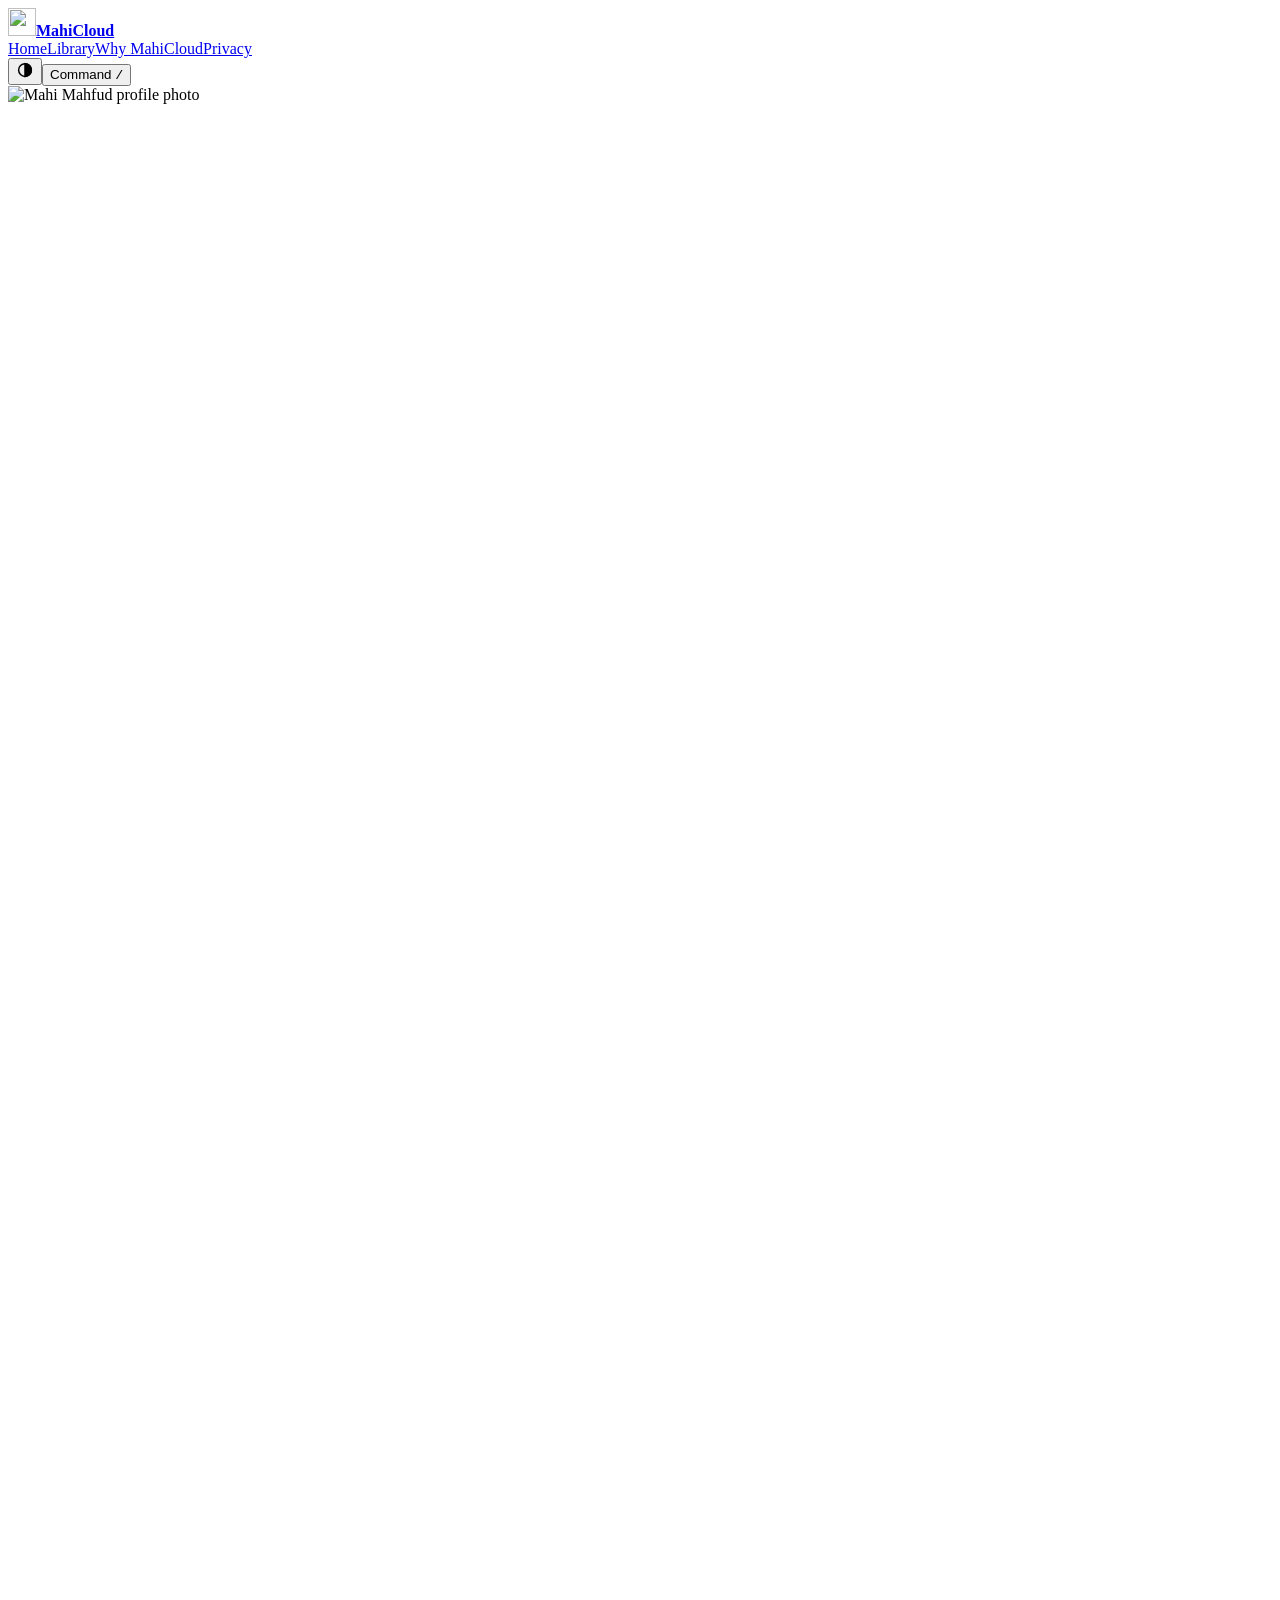
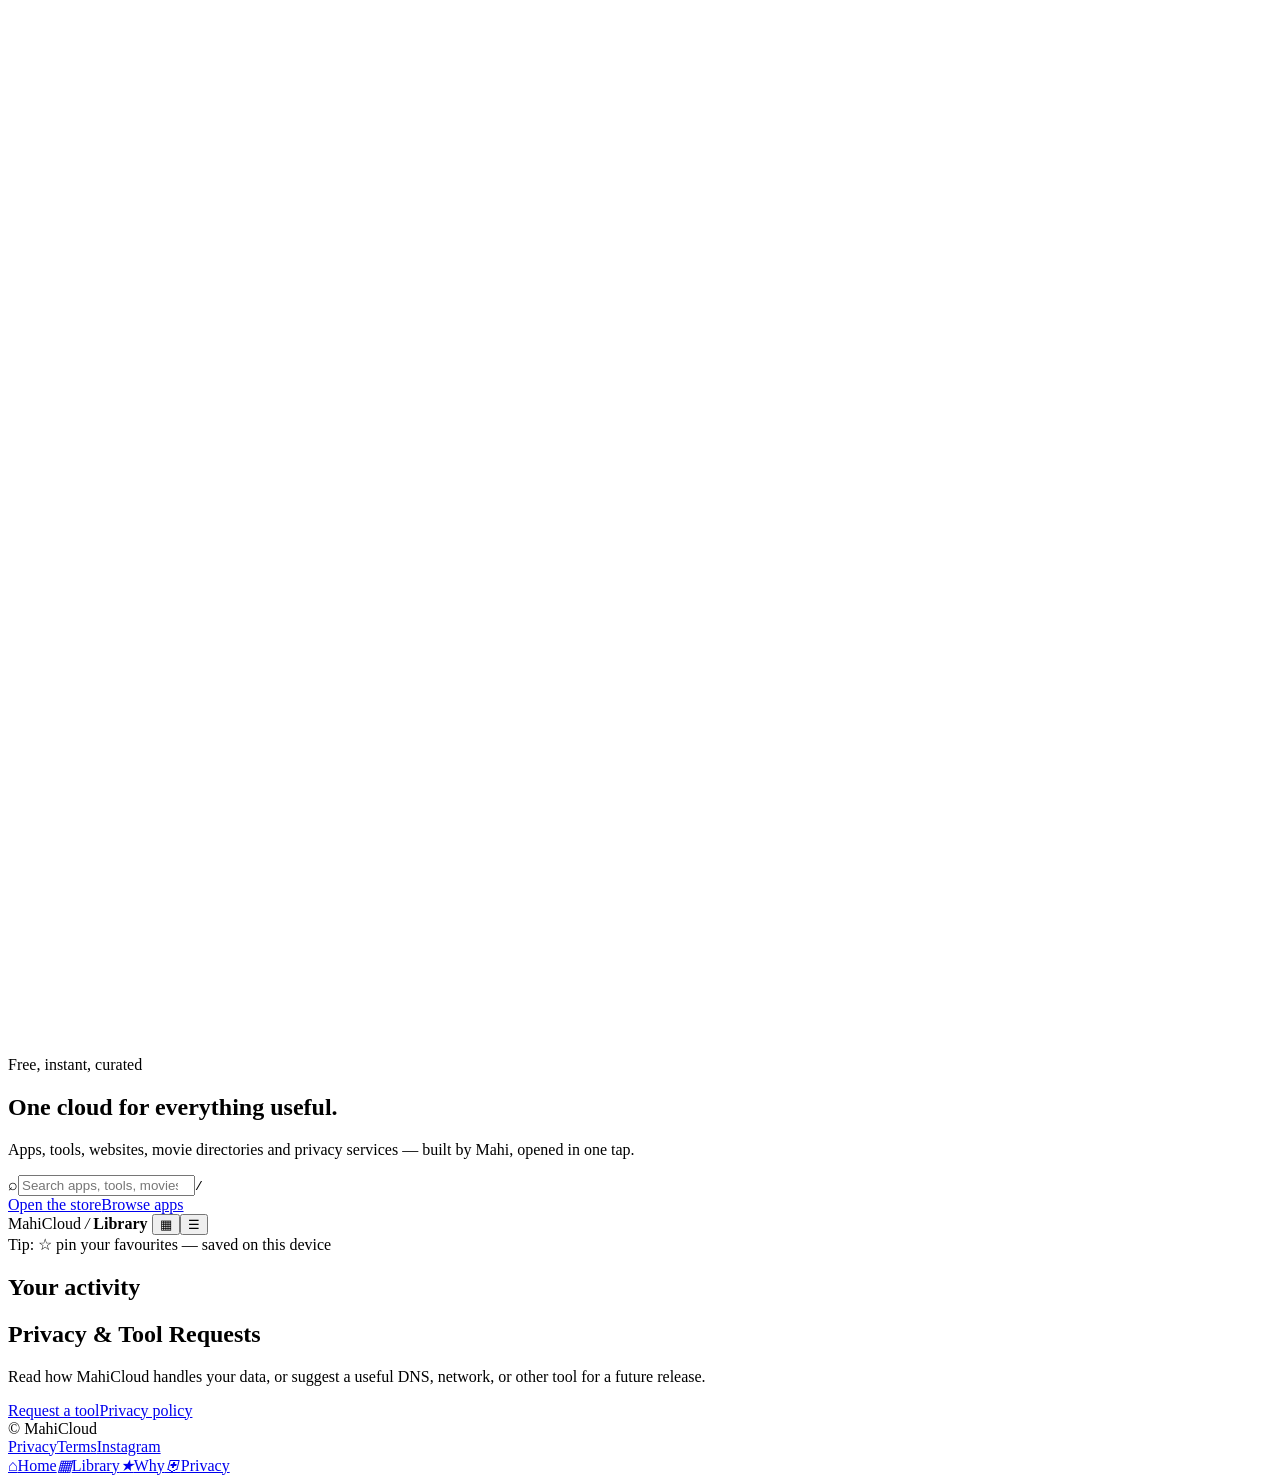
==== commit 0b661688: "Improve profile image alt text and privacy section copy" ====
--- a/web/index.html
+++ b/web/index.html
@@ -22,13 +22,13 @@
 
 <header class="topnav glass">
   <a class="brand" href="/" aria-label="MahiCloud home"><img src="/brand-m.webp" alt="" width="28" height="28"><b>MahiCloud</b></a>
-  <nav class="links" aria-label="Primary"><a href="#home" class="on">Home</a><a href="#library" data-store>Library</a><a href="#why" data-why>Why MahiCloud</a><a href="/plugins/">Plugins</a><a href="/privacy" data-sheet data-title="Privacy Policy">Privacy</a></nav>
+  <nav class="links" aria-label="Primary"><a href="#home" class="on">Home</a><a href="#library" data-store>Library</a><a href="#why" data-why>Why MahiCloud</a><a href="/privacy" data-sheet data-title="Privacy Policy">Privacy</a></nav>
   <span class="tr"><button class="glass circle" id="themeBtn" type="button" aria-label="Change theme" aria-expanded="false"><svg viewBox="0 0 24 24" fill="none" stroke="currentColor" stroke-width="2" stroke-linecap="round" aria-hidden="true" width="18" height="18"><circle cx="12" cy="12" r="8.5"/><path d="M12 3.5a8.5 8.5 0 010 17z" fill="currentColor"/></svg></button><button class="glass pill sm" id="inst" type="button" hidden>Install</button><button class="glass pill sm" id="kbd" type="button" aria-label="Open command palette">Command <kbd>/</kbd></button></span>
 </header>
 
 <main>
   <section id="home" class="hero">
-    <div class="avatar rise" style="--d:.1s"><img src="/mahi-profile.jpg" alt="Mahi" width="132" height="132" fetchpriority="high"></div>
+    <div class="avatar rise" style="--d:.1s"><img src="/mahi-profile.jpg" alt="Mahi Mahfud profile photo" width="132" height="132" fetchpriority="high"></div>
     <div class="soc rise" style="--d:.15s"><a class="circle ig" href="https://www.instagram.com/mahimahfud/" target="_blank" rel="noopener noreferrer" aria-label="Instagram"><svg viewBox="0 0 24 24" fill="none" stroke="#fff" stroke-width="2" stroke-linecap="round" stroke-linejoin="round" aria-hidden="true"><rect x="3" y="3" width="18" height="18" rx="5"/><circle cx="12" cy="12" r="4"/><circle cx="17.5" cy="6.5" r=".7" fill="#fff"/></svg></a><a class="circle wa" href="https://wa.me/8801819856148" target="_blank" rel="noopener noreferrer" aria-label="WhatsApp"><svg viewBox="0 0 24 24" fill="none" stroke="#fff" stroke-width="2" stroke-linecap="round" stroke-linejoin="round" aria-hidden="true"><path d="M3.5 20.5l1.4-4.8A8.5 8.5 0 1 1 8.2 19.2z"/><path d="M9 8.5c0 3.5 3 6.5 6.5 6.5l1-1.5-2-1-1 .8c-1-.4-2-1.4-2.4-2.4l.8-1-1-2z" fill="#fff" stroke="none"/></svg></a></div>
     <p class="eyebrow rise" style="--d:.2s">Free, instant, curated</p>
     <h1 class="rise" style="--d:.3s">One cloud for everything useful.</h1>
@@ -53,12 +53,12 @@
   <section id="activity" class="block"><h2 class="reveal">Your activity</h2><div class="card act reveal" id="act"></div></section>
 
   <section id="privacy" class="block">
-    <div class="card wide reveal"><h2>DNS, Network &amp; Privacy</h2><p>Services that keep browsing safer are collected here as they are built. Have an idea or need a tool?</p>
+    <div class="card wide reveal"><h2>Privacy &amp; Tool Requests</h2><p>Read how MahiCloud handles your data, or suggest a useful DNS, network, or other tool for a future release.</p>
       <div class="cta"><a class="glass pill red" href="https://wa.me/8801819856148?text=Hi%20Mahi%2C%20I%20want%20to%20request%20a%20tool%3A%20" target="_blank" rel="noopener noreferrer">Request a tool</a><a class="glass pill" href="/privacy" data-sheet data-title="Privacy Policy">Privacy policy</a></div></div>
   </section>
 </main>
 
-<footer class="foot"><span>© MahiCloud</span><nav aria-label="Footer"><a href="/plugins/">Plugins</a><a href="/privacy">Privacy</a><a href="/terms">Terms</a><a class="social-link" href="https://www.instagram.com/mahimahfud/" target="_blank" rel="noopener noreferrer">Instagram</a></nav></footer>
+<footer class="foot"><span>© MahiCloud</span><nav aria-label="Footer"><a href="/privacy">Privacy</a><a href="/terms">Terms</a><a class="social-link" href="https://www.instagram.com/mahimahfud/" target="_blank" rel="noopener noreferrer">Instagram</a></nav></footer>
 
 <nav class="dock glass" aria-label="Mobile"><a href="#home" class="on"><i>⌂</i>Home</a><a href="#library" data-store><i>▦</i>Library</a><a href="#why" data-why><i>★</i>Why</a><a href="/privacy" data-sheet data-title="Privacy Policy"><i>⛨</i>Privacy</a></nav>
 
